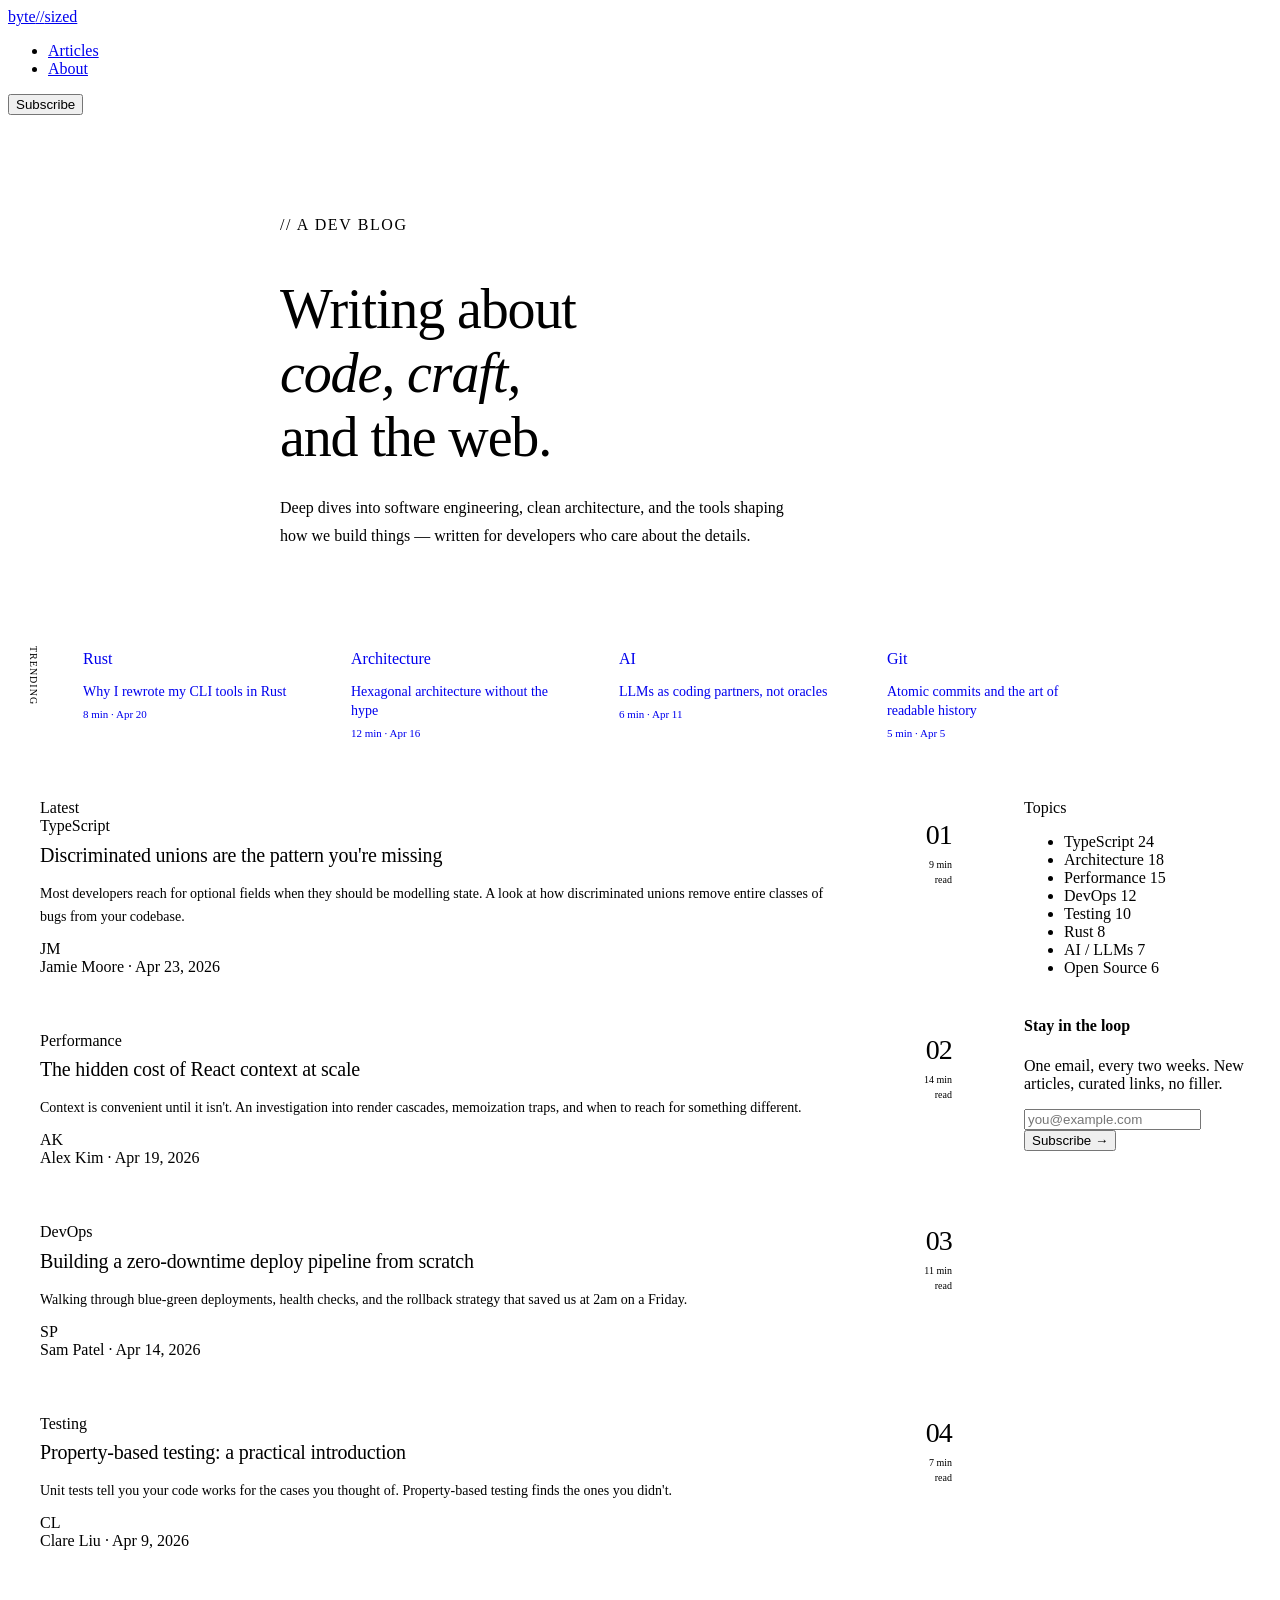
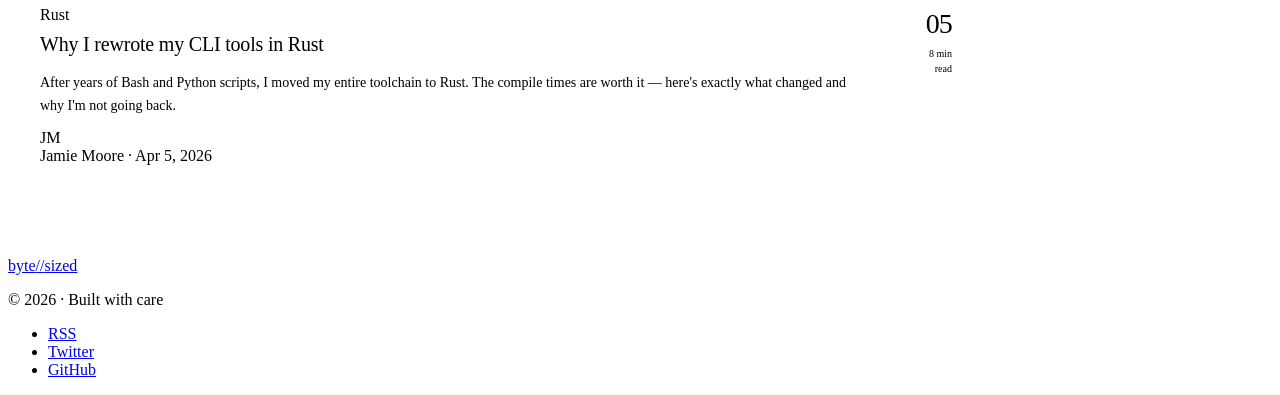
==== index.html @ 221d7c15 "Add files via upload" ====
<!DOCTYPE html>
<html lang="en">
<head>
  <meta charset="UTF-8" />
  <meta name="viewport" content="width=device-width, initial-scale=1.0" />
  <title>byte//sized — A Dev Blog</title>
  <meta name="description" content="Deep dives into software engineering, clean architecture, and the tools shaping how we build things." />
  <link rel="preconnect" href="https://fonts.googleapis.com" />
  <link rel="preconnect" href="https://fonts.gstatic.com" crossorigin />
  <link href="https://fonts.googleapis.com/css2?family=DM+Serif+Display:ital@0;1&family=DM+Mono:wght@400;500&family=DM+Sans:wght@300;400;500&display=swap" rel="stylesheet" />
  <link rel="stylesheet" href="css/style.css" />
  <style>
    /* ── HOME-SPECIFIC STYLES ── */
    .hero {
      padding: 5rem 2rem 4rem;
      max-width: 720px;
      margin: 0 auto;
      border-bottom: 1px solid var(--line);
    }

    .hero-label {
      font-family: var(--mono);
      font-size: 11px;
      font-weight: 500;
      color: var(--ink3);
      letter-spacing: 0.1em;
      text-transform: uppercase;
      margin-bottom: 1.5rem;
    }

    .hero h1 {
      font-family: var(--serif);
      font-size: clamp(2.2rem, 5vw, 3.5rem);
      font-weight: 400;
      line-height: 1.15;
      letter-spacing: -0.02em;
      margin-bottom: 1.5rem;
    }

    .hero h1 em {
      font-style: italic;
      color: var(--ink2);
    }

    .hero p {
      font-size: 16px;
      font-weight: 300;
      color: var(--ink2);
      max-width: 520px;
      line-height: 1.75;
    }

    /* ── TRENDING STRIP ── */
    .featured-strip {
      display: flex;
      border-bottom: 1px solid var(--line);
    }

    .strip-label {
      font-family: var(--mono);
      font-size: 10px;
      letter-spacing: 0.1em;
      text-transform: uppercase;
      color: var(--ink3);
      padding: 1rem 1.25rem;
      border-right: 1px solid var(--line);
      writing-mode: vertical-rl;
      display: flex;
      align-items: center;
      white-space: nowrap;
      flex-shrink: 0;
    }

    .strip-posts {
      display: flex;
      flex: 1;
      overflow-x: auto;
      -webkit-overflow-scrolling: touch;
    }

    .strip-post {
      flex: 0 0 220px;
      padding: 1.25rem 1.5rem;
      border-right: 1px solid var(--line);
      cursor: pointer;
      transition: background 0.15s;
      text-decoration: none;
      display: block;
    }

    .strip-post:hover { background: var(--surface); }
    .strip-post:last-child { border-right: none; }

    .strip-post .post-tag { margin-bottom: 0.6rem; }

    .strip-post h3 {
      font-family: var(--serif);
      font-size: 14px;
      font-weight: 400;
      line-height: 1.4;
      color: var(--ink);
      margin-bottom: 0.4rem;
    }

    .strip-post .meta {
      font-size: 11px;
      color: var(--ink3);
      font-family: var(--mono);
    }

    /* ── MAIN GRID ── */
    .main-grid {
      display: grid;
      grid-template-columns: 1fr 280px;
      max-width: var(--max-width);
      margin: 0 auto;
    }

    .posts-col {
      border-right: 1px solid var(--line);
      padding: 2.5rem 2.5rem 4rem 2rem;
    }

    /* ── POST CARDS ── */
    .post-card {
      display: grid;
      grid-template-columns: 1fr 80px;
      gap: 1.5rem;
      padding: 1.75rem 0;
      border-bottom: 1px solid var(--line);
      cursor: pointer;
      transition: opacity 0.15s;
      text-decoration: none;
      color: inherit;
    }

    .post-card:hover { opacity: 0.65; }
    .post-card:first-of-type { padding-top: 0; }

    .post-card .post-tag { margin-bottom: 0.4rem; }

    .post-card h2 {
      font-family: var(--serif);
      font-size: 20px;
      font-weight: 400;
      line-height: 1.3;
      letter-spacing: -0.01em;
      color: var(--ink);
      margin-bottom: 0.5rem;
      margin-top: 0.25rem;
    }

    .post-card p {
      font-size: 14px;
      color: var(--ink2);
      line-height: 1.65;
      margin-bottom: 0.75rem;
    }

    .post-aside {
      align-self: start;
      padding-top: 0.25rem;
      text-align: right;
    }

    .post-num {
      font-family: var(--mono);
      font-size: 28px;
      color: var(--line);
      letter-spacing: -0.03em;
      line-height: 1;
      margin-bottom: 0.5rem;
    }

    .read-time {
      font-family: var(--mono);
      font-size: 10px;
      color: var(--ink3);
      line-height: 1.5;
    }

    /* ── SIDEBAR ── */
    .sidebar {
      padding: 2.5rem 1.5rem 4rem 2rem;
    }

    .sidebar-section { margin-bottom: 2.5rem; }

    /* ── RESPONSIVE ── */
    @media (max-width: 768px) {
      .hero { padding: 3rem 1.25rem 2.5rem; }
      .strip-label { display: none; }

      .main-grid { grid-template-columns: 1fr; }

      .posts-col {
        border-right: none;
        padding: 1.75rem 1.25rem 2rem;
      }

      .sidebar {
        border-top: 1px solid var(--line);
        padding: 1.75rem 1.25rem 3rem;
      }

      .post-card { grid-template-columns: 1fr; }
      .post-aside { display: none; }
    }
  </style>
</head>
<body>

  <nav>
    <a href="index.html" class="logo">byte<span>//</span>sized</a>
    <ul class="nav-links">
      <li><a href="index.html" class="active">Articles</a></li>
      <li><a href="about.html">About</a></li>
    </ul>
    <button class="nav-cta">Subscribe</button>
  </nav>

  <header class="hero">
    <p class="hero-label">// a dev blog</p>
    <h1>Writing about<br><em>code, craft,</em><br>and the web.</h1>
    <p>Deep dives into software engineering, clean architecture, and the tools shaping how we build things — written for developers who care about the details.</p>
  </header>

  <div class="featured-strip">
    <div class="strip-label">Trending</div>
    <div class="strip-posts">
      <a href="posts/rewriting-cli-tools-in-rust.html" class="strip-post">
        <div class="post-tag">Rust</div>
        <h3>Why I rewrote my CLI tools in Rust</h3>
        <div class="meta">8 min · Apr 20</div>
      </a>
      <a href="posts/hexagonal-architecture.html" class="strip-post">
        <div class="post-tag">Architecture</div>
        <h3>Hexagonal architecture without the hype</h3>
        <div class="meta">12 min · Apr 16</div>
      </a>
      <a href="posts/llms-as-coding-partners.html" class="strip-post">
        <div class="post-tag">AI</div>
        <h3>LLMs as coding partners, not oracles</h3>
        <div class="meta">6 min · Apr 11</div>
      </a>
      <a href="posts/atomic-commits.html" class="strip-post">
        <div class="post-tag">Git</div>
        <h3>Atomic commits and the art of readable history</h3>
        <div class="meta">5 min · Apr 5</div>
      </a>
    </div>
  </div>

  <div class="main-grid">
    <main class="posts-col">
      <div class="section-head"><span>Latest</span></div>

      <a href="posts/discriminated-unions.html" class="post-card">
        <div>
          <div class="post-tag">TypeScript</div>
          <h2>Discriminated unions are the pattern you're missing</h2>
          <p>Most developers reach for optional fields when they should be modelling state. A look at how discriminated unions remove entire classes of bugs from your codebase.</p>
          <div class="byline">
            <div class="avatar">JM</div>
            <span>Jamie Moore</span>
            <span>·</span>
            <span>Apr 23, 2026</span>
          </div>
        </div>
        <div class="post-aside">
          <div class="post-num">01</div>
          <div class="read-time">9 min<br>read</div>
        </div>
      </a>

      <a href="posts/react-context-at-scale.html" class="post-card">
        <div>
          <div class="post-tag">Performance</div>
          <h2>The hidden cost of React context at scale</h2>
          <p>Context is convenient until it isn't. An investigation into render cascades, memoization traps, and when to reach for something different.</p>
          <div class="byline">
            <div class="avatar">AK</div>
            <span>Alex Kim</span>
            <span>·</span>
            <span>Apr 19, 2026</span>
          </div>
        </div>
        <div class="post-aside">
          <div class="post-num">02</div>
          <div class="read-time">14 min<br>read</div>
        </div>
      </a>

      <a href="posts/zero-downtime-deploys.html" class="post-card">
        <div>
          <div class="post-tag">DevOps</div>
          <h2>Building a zero-downtime deploy pipeline from scratch</h2>
          <p>Walking through blue-green deployments, health checks, and the rollback strategy that saved us at 2am on a Friday.</p>
          <div class="byline">
            <div class="avatar">SP</div>
            <span>Sam Patel</span>
            <span>·</span>
            <span>Apr 14, 2026</span>
          </div>
        </div>
        <div class="post-aside">
          <div class="post-num">03</div>
          <div class="read-time">11 min<br>read</div>
        </div>
      </a>

      <a href="posts/property-based-testing.html" class="post-card">
        <div>
          <div class="post-tag">Testing</div>
          <h2>Property-based testing: a practical introduction</h2>
          <p>Unit tests tell you your code works for the cases you thought of. Property-based testing finds the ones you didn't.</p>
          <div class="byline">
            <div class="avatar">CL</div>
            <span>Clare Liu</span>
            <span>·</span>
            <span>Apr 9, 2026</span>
          </div>
        </div>
        <div class="post-aside">
          <div class="post-num">04</div>
          <div class="read-time">7 min<br>read</div>
        </div>
      </a>

      <a href="posts/rewriting-cli-tools-in-rust.html" class="post-card">
        <div>
          <div class="post-tag">Rust</div>
          <h2>Why I rewrote my CLI tools in Rust</h2>
          <p>After years of Bash and Python scripts, I moved my entire toolchain to Rust. The compile times are worth it — here's exactly what changed and why I'm not going back.</p>
          <div class="byline">
            <div class="avatar">JM</div>
            <span>Jamie Moore</span>
            <span>·</span>
            <span>Apr 5, 2026</span>
          </div>
        </div>
        <div class="post-aside">
          <div class="post-num">05</div>
          <div class="read-time">8 min<br>read</div>
        </div>
      </a>
    </main>

    <aside class="sidebar">
      <div class="sidebar-section">
        <div class="section-head"><span>Topics</span></div>
        <ul class="topic-list">
          <li>TypeScript <span class="topic-count">24</span></li>
          <li>Architecture <span class="topic-count">18</span></li>
          <li>Performance <span class="topic-count">15</span></li>
          <li>DevOps <span class="topic-count">12</span></li>
          <li>Testing <span class="topic-count">10</span></li>
          <li>Rust <span class="topic-count">8</span></li>
          <li>AI / LLMs <span class="topic-count">7</span></li>
          <li>Open Source <span class="topic-count">6</span></li>
        </ul>
      </div>
      <div class="sidebar-section">
        <div class="newsletter">
          <h4>Stay in the loop</h4>
          <p>One email, every two weeks. New articles, curated links, no filler.</p>
          <input type="email" placeholder="you@example.com" />
          <button type="button">Subscribe →</button>
        </div>
      </div>
    </aside>
  </div>

  <footer>
    <a href="index.html" class="logo">byte<span>//</span>sized</a>
    <p>© 2026 · Built with care</p>
    <ul class="footer-links">
      <li><a href="#">RSS</a></li>
      <li><a href="#">Twitter</a></li>
      <li><a href="#">GitHub</a></li>
    </ul>
  </footer>

  <script src="js/main.js"></script>
</body>
</html>
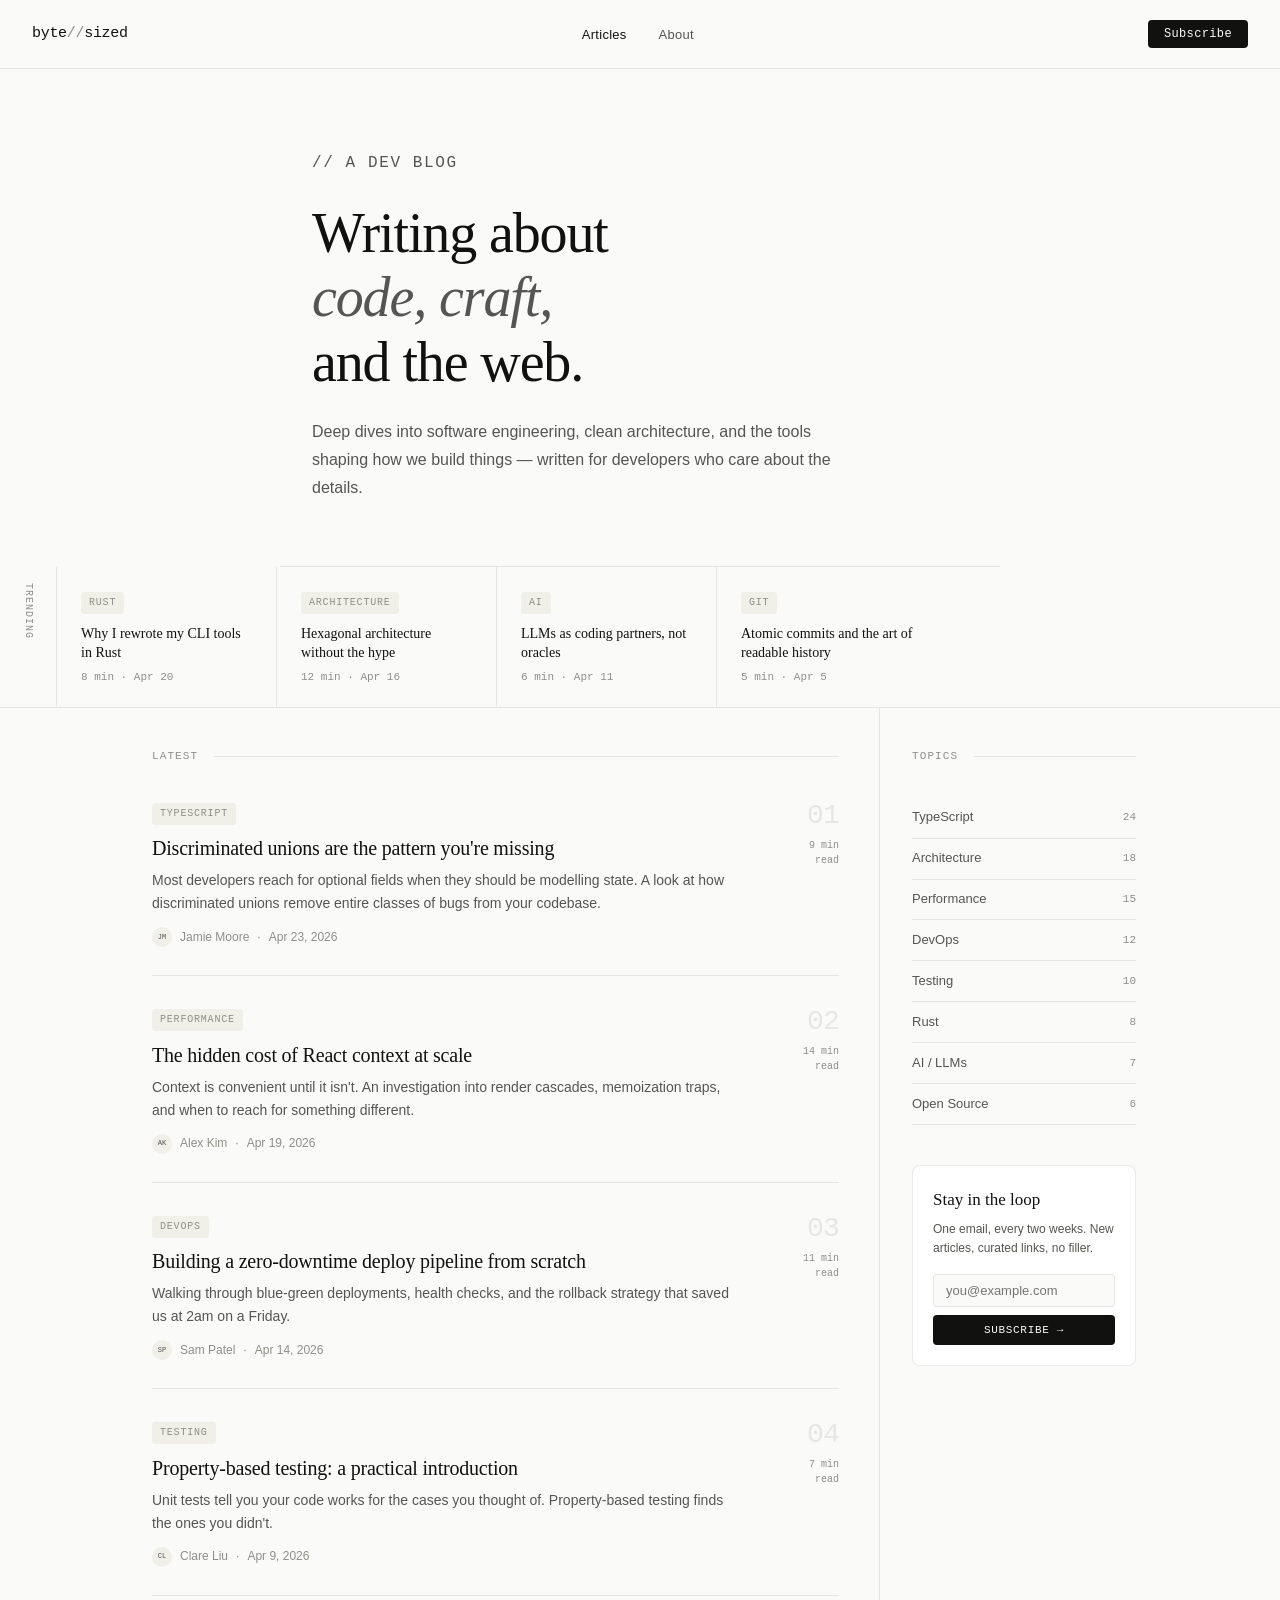
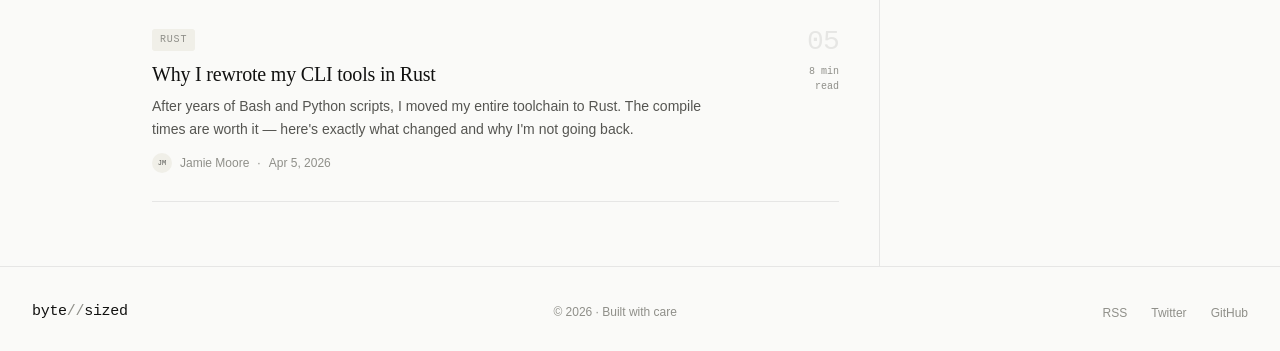
==== commit 0bf2dfde: "Updated, remove inline css" ====
--- a/index.html
+++ b/index.html
@@ -9,204 +9,6 @@
   <link rel="preconnect" href="https://fonts.gstatic.com" crossorigin />
   <link href="https://fonts.googleapis.com/css2?family=DM+Serif+Display:ital@0;1&family=DM+Mono:wght@400;500&family=DM+Sans:wght@300;400;500&display=swap" rel="stylesheet" />
   <link rel="stylesheet" href="css/style.css" />
-  <style>
-    /* ── HOME-SPECIFIC STYLES ── */
-    .hero {
-      padding: 5rem 2rem 4rem;
-      max-width: 720px;
-      margin: 0 auto;
-      border-bottom: 1px solid var(--line);
-    }
-
-    .hero-label {
-      font-family: var(--mono);
-      font-size: 11px;
-      font-weight: 500;
-      color: var(--ink3);
-      letter-spacing: 0.1em;
-      text-transform: uppercase;
-      margin-bottom: 1.5rem;
-    }
-
-    .hero h1 {
-      font-family: var(--serif);
-      font-size: clamp(2.2rem, 5vw, 3.5rem);
-      font-weight: 400;
-      line-height: 1.15;
-      letter-spacing: -0.02em;
-      margin-bottom: 1.5rem;
-    }
-
-    .hero h1 em {
-      font-style: italic;
-      color: var(--ink2);
-    }
-
-    .hero p {
-      font-size: 16px;
-      font-weight: 300;
-      color: var(--ink2);
-      max-width: 520px;
-      line-height: 1.75;
-    }
-
-    /* ── TRENDING STRIP ── */
-    .featured-strip {
-      display: flex;
-      border-bottom: 1px solid var(--line);
-    }
-
-    .strip-label {
-      font-family: var(--mono);
-      font-size: 10px;
-      letter-spacing: 0.1em;
-      text-transform: uppercase;
-      color: var(--ink3);
-      padding: 1rem 1.25rem;
-      border-right: 1px solid var(--line);
-      writing-mode: vertical-rl;
-      display: flex;
-      align-items: center;
-      white-space: nowrap;
-      flex-shrink: 0;
-    }
-
-    .strip-posts {
-      display: flex;
-      flex: 1;
-      overflow-x: auto;
-      -webkit-overflow-scrolling: touch;
-    }
-
-    .strip-post {
-      flex: 0 0 220px;
-      padding: 1.25rem 1.5rem;
-      border-right: 1px solid var(--line);
-      cursor: pointer;
-      transition: background 0.15s;
-      text-decoration: none;
-      display: block;
-    }
-
-    .strip-post:hover { background: var(--surface); }
-    .strip-post:last-child { border-right: none; }
-
-    .strip-post .post-tag { margin-bottom: 0.6rem; }
-
-    .strip-post h3 {
-      font-family: var(--serif);
-      font-size: 14px;
-      font-weight: 400;
-      line-height: 1.4;
-      color: var(--ink);
-      margin-bottom: 0.4rem;
-    }
-
-    .strip-post .meta {
-      font-size: 11px;
-      color: var(--ink3);
-      font-family: var(--mono);
-    }
-
-    /* ── MAIN GRID ── */
-    .main-grid {
-      display: grid;
-      grid-template-columns: 1fr 280px;
-      max-width: var(--max-width);
-      margin: 0 auto;
-    }
-
-    .posts-col {
-      border-right: 1px solid var(--line);
-      padding: 2.5rem 2.5rem 4rem 2rem;
-    }
-
-    /* ── POST CARDS ── */
-    .post-card {
-      display: grid;
-      grid-template-columns: 1fr 80px;
-      gap: 1.5rem;
-      padding: 1.75rem 0;
-      border-bottom: 1px solid var(--line);
-      cursor: pointer;
-      transition: opacity 0.15s;
-      text-decoration: none;
-      color: inherit;
-    }
-
-    .post-card:hover { opacity: 0.65; }
-    .post-card:first-of-type { padding-top: 0; }
-
-    .post-card .post-tag { margin-bottom: 0.4rem; }
-
-    .post-card h2 {
-      font-family: var(--serif);
-      font-size: 20px;
-      font-weight: 400;
-      line-height: 1.3;
-      letter-spacing: -0.01em;
-      color: var(--ink);
-      margin-bottom: 0.5rem;
-      margin-top: 0.25rem;
-    }
-
-    .post-card p {
-      font-size: 14px;
-      color: var(--ink2);
-      line-height: 1.65;
-      margin-bottom: 0.75rem;
-    }
-
-    .post-aside {
-      align-self: start;
-      padding-top: 0.25rem;
-      text-align: right;
-    }
-
-    .post-num {
-      font-family: var(--mono);
-      font-size: 28px;
-      color: var(--line);
-      letter-spacing: -0.03em;
-      line-height: 1;
-      margin-bottom: 0.5rem;
-    }
-
-    .read-time {
-      font-family: var(--mono);
-      font-size: 10px;
-      color: var(--ink3);
-      line-height: 1.5;
-    }
-
-    /* ── SIDEBAR ── */
-    .sidebar {
-      padding: 2.5rem 1.5rem 4rem 2rem;
-    }
-
-    .sidebar-section { margin-bottom: 2.5rem; }
-
-    /* ── RESPONSIVE ── */
-    @media (max-width: 768px) {
-      .hero { padding: 3rem 1.25rem 2.5rem; }
-      .strip-label { display: none; }
-
-      .main-grid { grid-template-columns: 1fr; }
-
-      .posts-col {
-        border-right: none;
-        padding: 1.75rem 1.25rem 2rem;
-      }
-
-      .sidebar {
-        border-top: 1px solid var(--line);
-        padding: 1.75rem 1.25rem 3rem;
-      }
-
-      .post-card { grid-template-columns: 1fr; }
-      .post-aside { display: none; }
-    }
-  </style>
 </head>
 <body>
 
--- a/css/style.css
+++ b/css/style.css
@@ -0,0 +1,761 @@
+/* ── RESET & BASE ── */
+*, *::before, *::after { box-sizing: border-box; margin: 0; padding: 0; }
+
+:root {
+  --bg: #fafaf8;
+  --surface: #ffffff;
+  --ink: #111110;
+  --ink2: #555551;
+  --ink3: #8f8f89;
+  --line: rgba(0,0,0,0.08);
+  --tag-bg: #f0efe8;
+  --tag-fg: #3a3a36;
+  --mono: 'DM Mono', monospace;
+  --serif: 'DM Serif Display', serif;
+  --sans: 'DM Sans', sans-serif;
+  --max-width: 1040px;
+}
+
+@media (prefers-color-scheme: dark) {
+  :root {
+    --bg: #111110;
+    --surface: #1a1a18;
+    --ink: #f5f5f0;
+    --ink2: #a0a09a;
+    --ink3: #606059;
+    --line: rgba(255,255,255,0.08);
+    --tag-bg: #252520;
+    --tag-fg: #c5c5bc;
+  }
+}
+
+html { scroll-behavior: smooth; }
+
+body {
+  font-family: var(--sans);
+  background: var(--bg);
+  color: var(--ink);
+  line-height: 1.6;
+  min-height: 100vh;
+}
+
+a { color: inherit; text-decoration: none; }
+img { display: block; max-width: 100%; }
+
+/* ── NAV ── */
+nav {
+  display: flex;
+  align-items: center;
+  justify-content: space-between;
+  padding: 1.25rem 2rem;
+  border-bottom: 1px solid var(--line);
+  background: var(--bg);
+  position: sticky;
+  top: 0;
+  z-index: 100;
+}
+
+.logo {
+  font-family: var(--mono);
+  font-size: 15px;
+  font-weight: 500;
+  letter-spacing: -0.02em;
+}
+
+.logo span { color: var(--ink3); }
+
+.nav-links {
+  display: flex;
+  gap: 2rem;
+  list-style: none;
+}
+
+.nav-links a {
+  font-size: 13px;
+  color: var(--ink2);
+  letter-spacing: 0.02em;
+  transition: color 0.15s;
+}
+
+.nav-links a:hover,
+.nav-links a.active { color: var(--ink); }
+
+.nav-cta {
+  font-family: var(--mono);
+  font-size: 12px;
+  font-weight: 500;
+  color: var(--bg);
+  background: var(--ink);
+  border: none;
+  padding: 7px 16px;
+  border-radius: 4px;
+  cursor: pointer;
+  letter-spacing: 0.03em;
+  transition: opacity 0.15s;
+}
+
+.nav-cta:hover { opacity: 0.75; }
+
+/* ── TAGS ── */
+.post-tag {
+  font-family: var(--mono);
+  font-size: 10px;
+  font-weight: 500;
+  letter-spacing: 0.08em;
+  text-transform: uppercase;
+  color: var(--ink3);
+  background: var(--tag-bg);
+  display: inline-block;
+  padding: 3px 8px;
+  border-radius: 3px;
+}
+
+/* ── SECTION HEADING ── */
+.section-head {
+  display: flex;
+  align-items: center;
+  gap: 1rem;
+  margin-bottom: 2rem;
+}
+
+.section-head span {
+  font-family: var(--mono);
+  font-size: 11px;
+  letter-spacing: 0.1em;
+  text-transform: uppercase;
+  color: var(--ink3);
+  flex-shrink: 0;
+}
+
+.section-head::after {
+  content: '';
+  flex: 1;
+  height: 1px;
+  background: var(--line);
+}
+
+/* ── BYLINE ── */
+.byline {
+  display: flex;
+  align-items: center;
+  gap: 0.5rem;
+  font-size: 12px;
+  color: var(--ink3);
+}
+
+.avatar {
+  width: 20px;
+  height: 20px;
+  border-radius: 50%;
+  background: var(--tag-bg);
+  display: flex;
+  align-items: center;
+  justify-content: center;
+  font-family: var(--mono);
+  font-size: 7px;
+  color: var(--ink2);
+  font-weight: 500;
+  flex-shrink: 0;
+}
+
+/* ── NEWSLETTER ── */
+.newsletter {
+  background: var(--surface);
+  border: 1px solid var(--line);
+  border-radius: 8px;
+  padding: 1.25rem;
+}
+
+.newsletter h4 {
+  font-family: var(--serif);
+  font-size: 17px;
+  font-weight: 400;
+  margin-bottom: 0.4rem;
+}
+
+.newsletter p {
+  font-size: 12px;
+  color: var(--ink2);
+  margin-bottom: 1rem;
+  line-height: 1.6;
+}
+
+.newsletter input[type="email"] {
+  width: 100%;
+  padding: 8px 12px;
+  font-size: 13px;
+  font-family: var(--sans);
+  border: 1px solid var(--line);
+  border-radius: 4px;
+  background: var(--bg);
+  color: var(--ink);
+  margin-bottom: 8px;
+  outline: none;
+  transition: border-color 0.15s;
+}
+
+.newsletter input[type="email"]:focus { border-color: var(--ink3); }
+
+.newsletter button {
+  width: 100%;
+  padding: 9px;
+  font-family: var(--mono);
+  font-size: 11px;
+  font-weight: 500;
+  letter-spacing: 0.06em;
+  text-transform: uppercase;
+  background: var(--ink);
+  color: var(--bg);
+  border: none;
+  border-radius: 4px;
+  cursor: pointer;
+  transition: opacity 0.15s;
+}
+
+.newsletter button:hover { opacity: 0.75; }
+
+/* ── TOPIC LIST ── */
+.topic-list { list-style: none; }
+
+.topic-list li {
+  display: flex;
+  justify-content: space-between;
+  align-items: center;
+  padding: 0.6rem 0;
+  border-bottom: 1px solid var(--line);
+  font-size: 13px;
+  cursor: pointer;
+  transition: color 0.15s;
+  color: var(--ink2);
+}
+
+.topic-list li:hover { color: var(--ink); }
+
+.topic-count {
+  font-family: var(--mono);
+  font-size: 11px;
+  color: var(--ink3);
+}
+
+/* ── FOOTER ── */
+footer {
+  border-top: 1px solid var(--line);
+  padding: 2rem;
+  display: flex;
+  justify-content: space-between;
+  align-items: center;
+  flex-wrap: wrap;
+  gap: 1rem;
+}
+
+footer p {
+  font-size: 12px;
+  color: var(--ink3);
+}
+
+.footer-links {
+  display: flex;
+  gap: 1.5rem;
+  list-style: none;
+}
+
+.footer-links a {
+  font-size: 12px;
+  color: var(--ink3);
+  transition: color 0.15s;
+}
+
+.footer-links a:hover { color: var(--ink); }
+
+/* ── RESPONSIVE (shared) ── */
+@media (max-width: 768px) {
+  nav { padding: 1rem 1.25rem; }
+  .nav-links { display: none; }
+  .nav-cta { display: none; }
+
+  footer {
+    flex-direction: column;
+    align-items: flex-start;
+  }
+}
+
+/* ════════════════════════════════
+   HOME PAGE
+   ════════════════════════════════ */
+
+.hero {
+  padding: 5rem 2rem 4rem;
+  max-width: 720px;
+  margin: 0 auto;
+  border-bottom: 1px solid var(--line);
+}
+
+.hero-label {
+  font-family: var(--mono);
+  font-size: 11px;
+  font-weight: 500;
+  color: var(--ink3);
+  letter-spacing: 0.1em;
+  text-transform: uppercase;
+  margin-bottom: 1.5rem;
+}
+
+.hero h1 {
+  font-family: var(--serif);
+  font-size: clamp(2.2rem, 5vw, 3.5rem);
+  font-weight: 400;
+  line-height: 1.15;
+  letter-spacing: -0.02em;
+  margin-bottom: 1.5rem;
+}
+
+.hero h1 em {
+  font-style: italic;
+  color: var(--ink2);
+}
+
+.hero p {
+  font-size: 16px;
+  font-weight: 300;
+  color: var(--ink2);
+  max-width: 520px;
+  line-height: 1.75;
+}
+
+/* ── TRENDING STRIP ── */
+.featured-strip {
+  display: flex;
+  border-bottom: 1px solid var(--line);
+}
+
+.strip-label {
+  font-family: var(--mono);
+  font-size: 10px;
+  letter-spacing: 0.1em;
+  text-transform: uppercase;
+  color: var(--ink3);
+  padding: 1rem 1.25rem;
+  border-right: 1px solid var(--line);
+  writing-mode: vertical-rl;
+  display: flex;
+  align-items: center;
+  white-space: nowrap;
+  flex-shrink: 0;
+}
+
+.strip-posts {
+  display: flex;
+  flex: 1;
+  overflow-x: auto;
+  -webkit-overflow-scrolling: touch;
+}
+
+.strip-post {
+  flex: 0 0 220px;
+  padding: 1.25rem 1.5rem;
+  border-right: 1px solid var(--line);
+  cursor: pointer;
+  transition: background 0.15s;
+  text-decoration: none;
+  display: block;
+}
+
+.strip-post:hover { background: var(--surface); }
+.strip-post:last-child { border-right: none; }
+.strip-post .post-tag { margin-bottom: 0.6rem; }
+
+.strip-post h3 {
+  font-family: var(--serif);
+  font-size: 14px;
+  font-weight: 400;
+  line-height: 1.4;
+  color: var(--ink);
+  margin-bottom: 0.4rem;
+}
+
+.strip-post .meta {
+  font-size: 11px;
+  color: var(--ink3);
+  font-family: var(--mono);
+}
+
+/* ── MAIN GRID ── */
+.main-grid {
+  display: grid;
+  grid-template-columns: 1fr 280px;
+  max-width: var(--max-width);
+  margin: 0 auto;
+}
+
+.posts-col {
+  border-right: 1px solid var(--line);
+  padding: 2.5rem 2.5rem 4rem 2rem;
+}
+
+/* ── POST CARDS ── */
+.post-card {
+  display: grid;
+  grid-template-columns: 1fr 80px;
+  gap: 1.5rem;
+  padding: 1.75rem 0;
+  border-bottom: 1px solid var(--line);
+  cursor: pointer;
+  transition: opacity 0.15s;
+  text-decoration: none;
+  color: inherit;
+}
+
+.post-card:hover { opacity: 0.65; }
+.post-card:first-of-type { padding-top: 0; }
+.post-card .post-tag { margin-bottom: 0.4rem; }
+
+.post-card h2 {
+  font-family: var(--serif);
+  font-size: 20px;
+  font-weight: 400;
+  line-height: 1.3;
+  letter-spacing: -0.01em;
+  color: var(--ink);
+  margin-bottom: 0.5rem;
+  margin-top: 0.25rem;
+}
+
+.post-card p {
+  font-size: 14px;
+  color: var(--ink2);
+  line-height: 1.65;
+  margin-bottom: 0.75rem;
+}
+
+.post-aside {
+  align-self: start;
+  padding-top: 0.25rem;
+  text-align: right;
+}
+
+.post-num {
+  font-family: var(--mono);
+  font-size: 28px;
+  color: var(--line);
+  letter-spacing: -0.03em;
+  line-height: 1;
+  margin-bottom: 0.5rem;
+}
+
+.read-time {
+  font-family: var(--mono);
+  font-size: 10px;
+  color: var(--ink3);
+  line-height: 1.5;
+}
+
+/* ── SIDEBAR ── */
+.sidebar {
+  padding: 2.5rem 1.5rem 4rem 2rem;
+}
+
+.sidebar-section { margin-bottom: 2.5rem; }
+
+/* ── HOME RESPONSIVE ── */
+@media (max-width: 768px) {
+  .hero { padding: 3rem 1.25rem 2.5rem; }
+  .strip-label { display: none; }
+
+  .main-grid { grid-template-columns: 1fr; }
+
+  .posts-col {
+    border-right: none;
+    padding: 1.75rem 1.25rem 2rem;
+  }
+
+  .sidebar {
+    border-top: 1px solid var(--line);
+    padding: 1.75rem 1.25rem 3rem;
+  }
+
+  .post-card { grid-template-columns: 1fr; }
+  .post-aside { display: none; }
+}
+
+/* ════════════════════════════════
+   ABOUT PAGE
+   ════════════════════════════════ */
+
+.about-wrap {
+  max-width: 680px;
+  margin: 0 auto;
+  padding: 5rem 2rem 6rem;
+}
+
+.about-label {
+  font-family: var(--mono);
+  font-size: 11px;
+  font-weight: 500;
+  color: var(--ink3);
+  letter-spacing: 0.1em;
+  text-transform: uppercase;
+  margin-bottom: 1.5rem;
+}
+
+.about-wrap h1 {
+  font-family: var(--serif);
+  font-size: clamp(2rem, 4vw, 3rem);
+  font-weight: 400;
+  line-height: 1.2;
+  letter-spacing: -0.02em;
+  margin-bottom: 2.5rem;
+}
+
+.about-wrap h1 em {
+  font-style: italic;
+  color: var(--ink2);
+}
+
+.about-body {
+  border-top: 1px solid var(--line);
+  padding-top: 2.5rem;
+}
+
+.about-body p {
+  font-size: 16px;
+  font-weight: 300;
+  color: var(--ink2);
+  line-height: 1.8;
+  margin-bottom: 1.5rem;
+}
+
+.about-body p strong {
+  font-weight: 500;
+  color: var(--ink);
+}
+
+.about-body h2 {
+  font-family: var(--serif);
+  font-size: 22px;
+  font-weight: 400;
+  margin: 2.5rem 0 1rem;
+  color: var(--ink);
+}
+
+.contact-links {
+  display: flex;
+  gap: 1rem;
+  margin-top: 2.5rem;
+  flex-wrap: wrap;
+}
+
+.contact-link {
+  font-family: var(--mono);
+  font-size: 12px;
+  font-weight: 500;
+  letter-spacing: 0.05em;
+  color: var(--ink2);
+  border: 1px solid var(--line);
+  padding: 8px 16px;
+  border-radius: 4px;
+  transition: border-color 0.15s, color 0.15s;
+}
+
+.contact-link:hover {
+  color: var(--ink);
+  border-color: var(--ink3);
+}
+
+@media (max-width: 768px) {
+  .about-wrap { padding: 3rem 1.25rem 4rem; }
+}
+
+/* ════════════════════════════════
+   POST PAGE
+   ════════════════════════════════ */
+
+.post-header {
+  max-width: 720px;
+  margin: 0 auto;
+  padding: 4rem 2rem 3rem;
+  border-bottom: 1px solid var(--line);
+}
+
+.post-header .post-tag { margin-bottom: 1.25rem; }
+
+.post-header h1 {
+  font-family: var(--serif);
+  font-size: clamp(1.8rem, 4vw, 2.8rem);
+  font-weight: 400;
+  line-height: 1.2;
+  letter-spacing: -0.02em;
+  margin-bottom: 1.25rem;
+}
+
+.post-header .excerpt {
+  font-size: 17px;
+  font-weight: 300;
+  color: var(--ink2);
+  line-height: 1.75;
+  margin-bottom: 1.75rem;
+}
+
+.post-meta {
+  display: flex;
+  align-items: center;
+  gap: 1rem;
+  flex-wrap: wrap;
+}
+
+.post-meta .byline { font-size: 13px; }
+
+.post-meta .dot {
+  width: 3px;
+  height: 3px;
+  border-radius: 50%;
+  background: var(--ink3);
+}
+
+.post-meta-detail {
+  font-family: var(--mono);
+  font-size: 11px;
+  color: var(--ink3);
+}
+
+.post-wrap {
+  display: grid;
+  grid-template-columns: 1fr 220px;
+  max-width: var(--max-width);
+  margin: 0 auto;
+}
+
+.post-body {
+  padding: 3rem 3rem 5rem 2rem;
+  border-right: 1px solid var(--line);
+  max-width: 680px;
+}
+
+.post-body p {
+  font-size: 16px;
+  font-weight: 300;
+  color: var(--ink2);
+  line-height: 1.85;
+  margin-bottom: 1.5rem;
+}
+
+.post-body p strong {
+  font-weight: 500;
+  color: var(--ink);
+}
+
+.post-body h2 {
+  font-family: var(--serif);
+  font-size: 1.6rem;
+  font-weight: 400;
+  line-height: 1.3;
+  margin: 3rem 0 1rem;
+  letter-spacing: -0.01em;
+}
+
+.post-body h3 {
+  font-family: var(--sans);
+  font-size: 14px;
+  font-weight: 500;
+  letter-spacing: 0.05em;
+  text-transform: uppercase;
+  color: var(--ink3);
+  margin: 2rem 0 0.75rem;
+}
+
+.post-body pre {
+  background: var(--surface);
+  border: 1px solid var(--line);
+  border-radius: 6px;
+  padding: 1.25rem 1.5rem;
+  overflow-x: auto;
+  margin: 1.5rem 0;
+}
+
+.post-body code {
+  font-family: var(--mono);
+  font-size: 13px;
+  color: var(--ink);
+  line-height: 1.7;
+}
+
+.post-body p code {
+  background: var(--tag-bg);
+  padding: 2px 6px;
+  border-radius: 3px;
+  font-size: 13px;
+}
+
+.post-body blockquote {
+  border-left: 2px solid var(--line);
+  padding: 0.25rem 0 0.25rem 1.25rem;
+  margin: 1.5rem 0;
+  color: var(--ink3);
+  font-style: italic;
+  font-family: var(--serif);
+  font-size: 18px;
+  line-height: 1.6;
+}
+
+.post-body ul, .post-body ol {
+  padding-left: 1.5rem;
+  margin-bottom: 1.5rem;
+}
+
+.post-body li {
+  font-size: 16px;
+  font-weight: 300;
+  color: var(--ink2);
+  line-height: 1.75;
+  margin-bottom: 0.4rem;
+}
+
+.post-sidebar {
+  padding: 3rem 1.5rem 4rem 2rem;
+}
+
+.post-sidebar .section-head { margin-bottom: 1.25rem; }
+
+.toc {
+  list-style: none;
+  margin-bottom: 2.5rem;
+}
+
+.toc li {
+  padding: 0.45rem 0;
+  border-bottom: 1px solid var(--line);
+}
+
+.toc a {
+  font-size: 12px;
+  color: var(--ink3);
+  line-height: 1.4;
+  transition: color 0.15s;
+  display: block;
+}
+
+.toc a:hover { color: var(--ink); }
+
+.back-link {
+  display: inline-flex;
+  align-items: center;
+  gap: 0.4rem;
+  font-family: var(--mono);
+  font-size: 11px;
+  letter-spacing: 0.05em;
+  color: var(--ink3);
+  margin: 2rem 2rem 0;
+  transition: color 0.15s;
+}
+
+.back-link:hover { color: var(--ink); }
+
+@media (max-width: 768px) {
+  .post-header { padding: 2.5rem 1.25rem 2rem; }
+  .post-wrap { grid-template-columns: 1fr; }
+  .post-body {
+    border-right: none;
+    padding: 2rem 1.25rem 3rem;
+  }
+  .post-sidebar { display: none; }
+  .back-link { margin: 1.25rem 1.25rem 0; }
+}
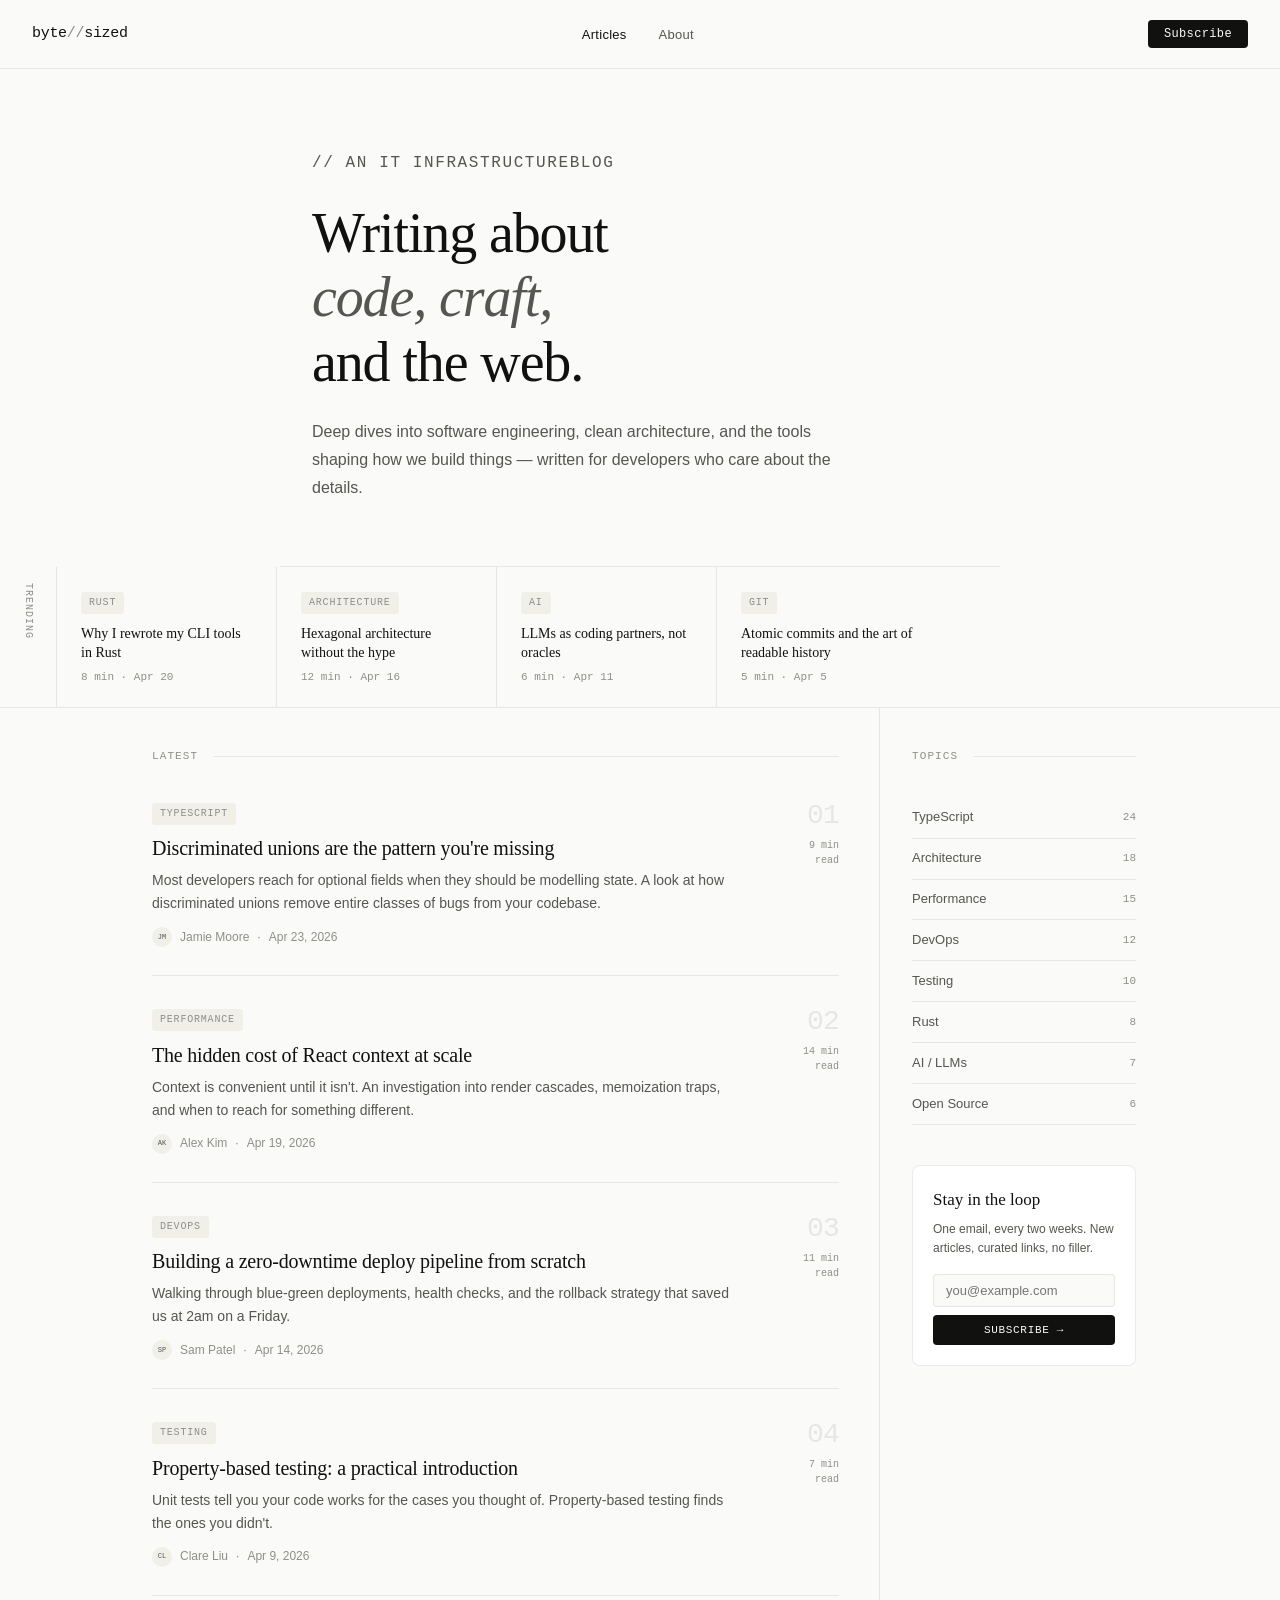
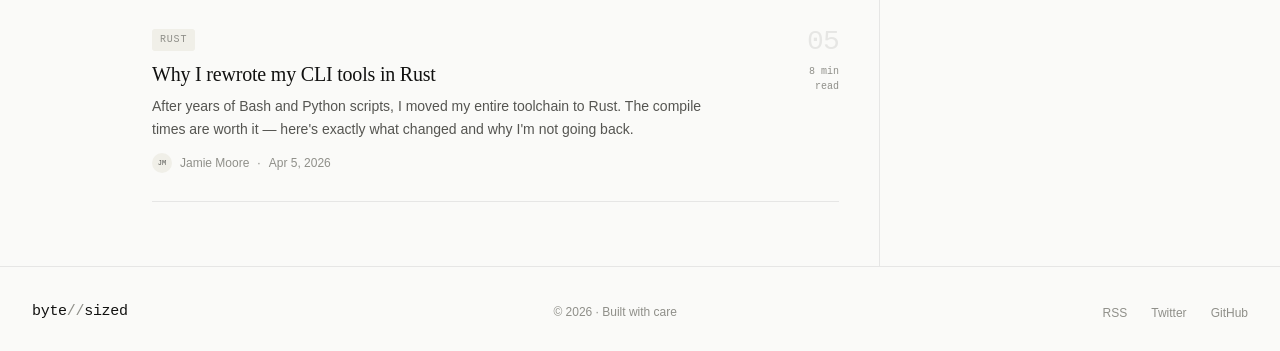
==== commit 81a96618: "update title" ====
--- a/index.html
+++ b/index.html
@@ -3,7 +3,7 @@
 <head>
   <meta charset="UTF-8" />
   <meta name="viewport" content="width=device-width, initial-scale=1.0" />
-  <title>byte//sized — A Dev Blog</title>
+  <title>byte//sized — An IT Infrastructure Blog</title>
   <meta name="description" content="Deep dives into software engineering, clean architecture, and the tools shaping how we build things." />
   <link rel="preconnect" href="https://fonts.googleapis.com" />
   <link rel="preconnect" href="https://fonts.gstatic.com" crossorigin />
@@ -22,7 +22,7 @@
   </nav>
 
   <header class="hero">
-    <p class="hero-label">// a dev blog</p>
+    <p class="hero-label">// an it infrastructureblog</p>
     <h1>Writing about<br><em>code, craft,</em><br>and the web.</h1>
     <p>Deep dives into software engineering, clean architecture, and the tools shaping how we build things — written for developers who care about the details.</p>
   </header>
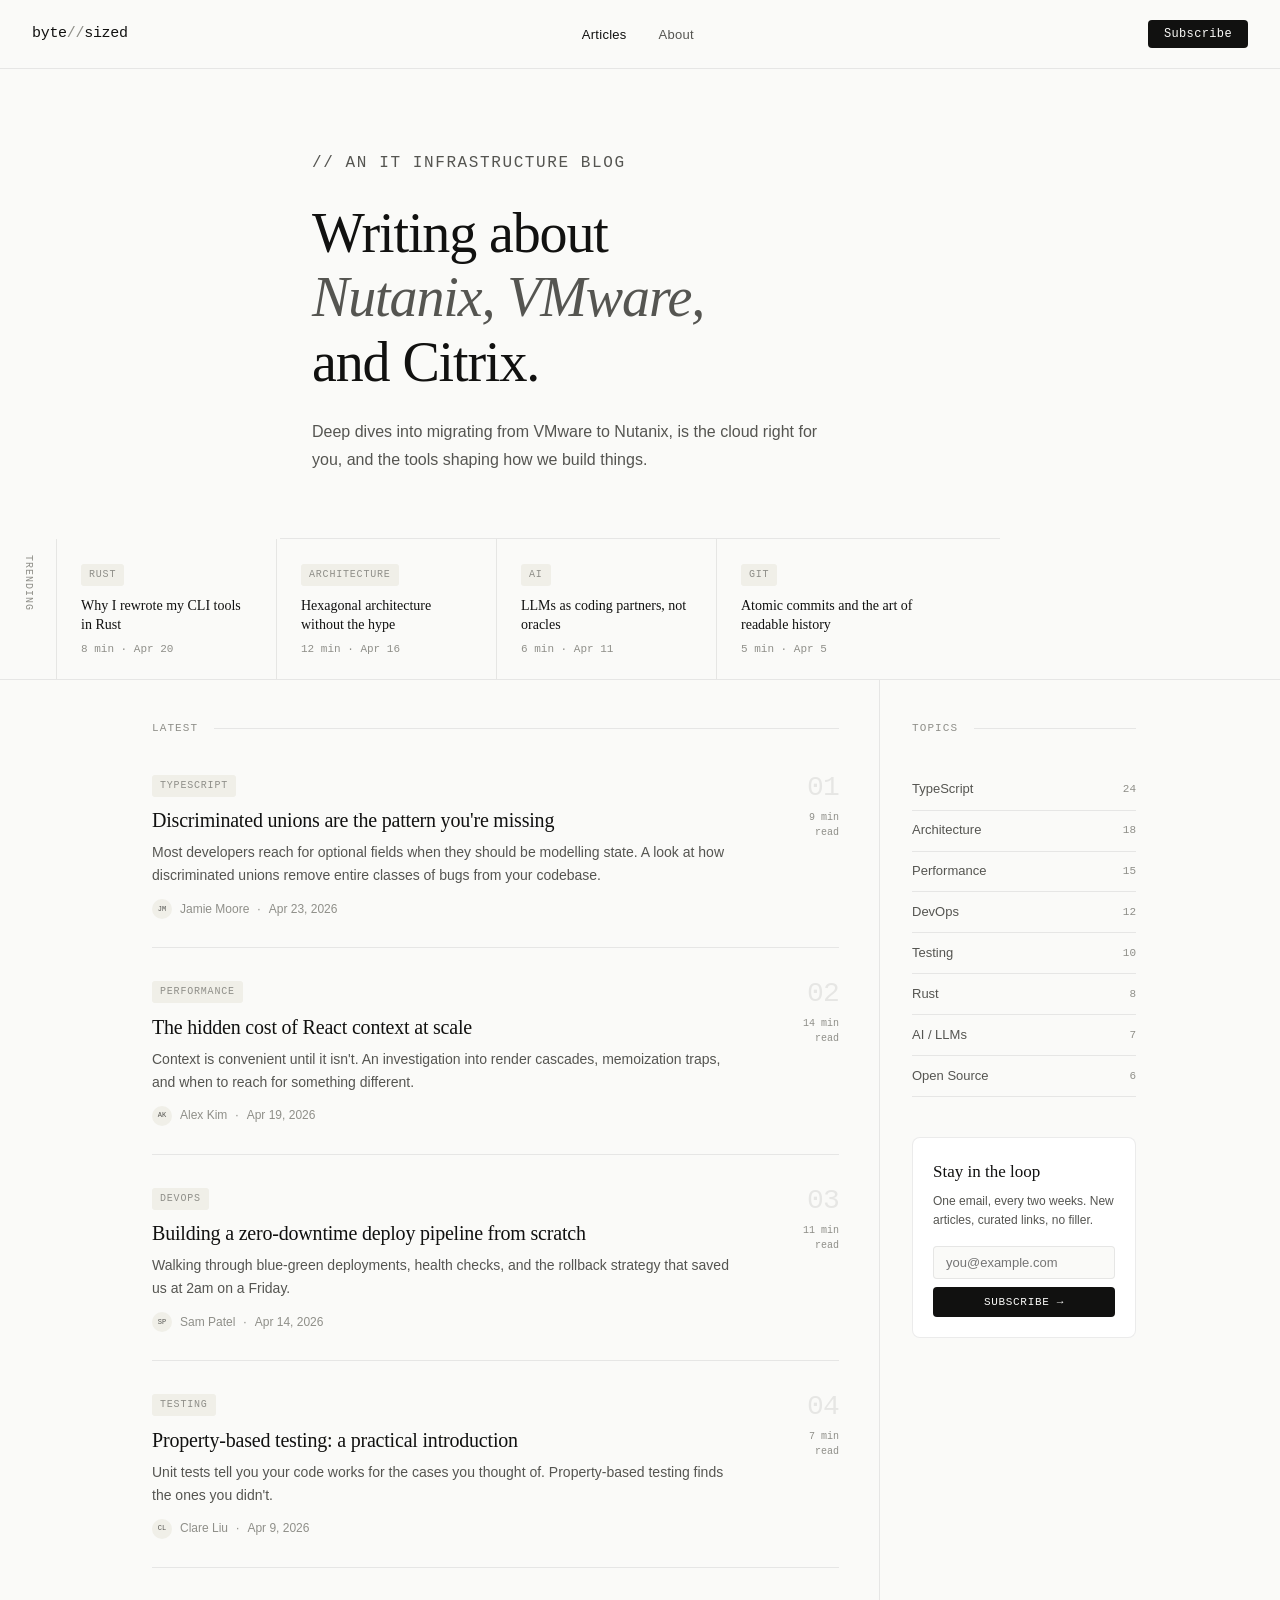
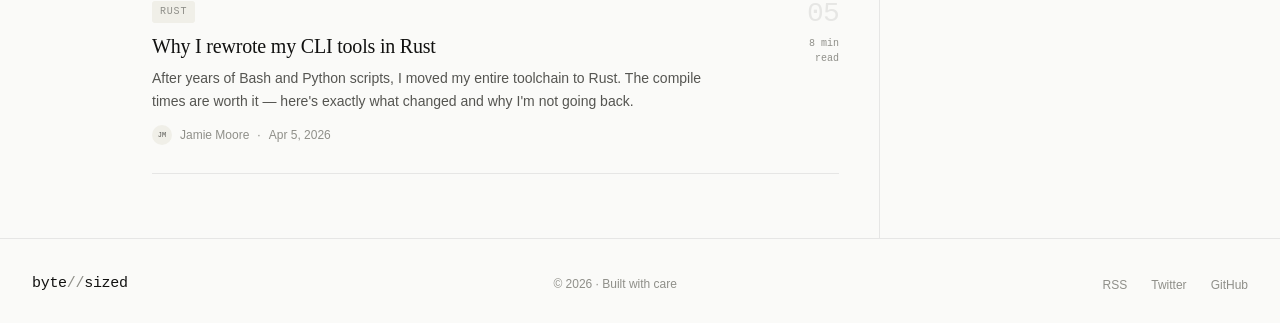
==== commit 86ba7a35: "Updates to index and about Co-authored-by: Copilot <copilot@github.com>" ====
--- a/index.html
+++ b/index.html
@@ -22,9 +22,9 @@
   </nav>
 
   <header class="hero">
-    <p class="hero-label">// an it infrastructureblog</p>
-    <h1>Writing about<br><em>code, craft,</em><br>and the web.</h1>
-    <p>Deep dives into software engineering, clean architecture, and the tools shaping how we build things — written for developers who care about the details.</p>
+    <p class="hero-label">// an it infrastructure blog</p>
+    <h1>Writing about<br><em>Nutanix, VMware,</em><br>and Citrix.</h1>
+    <p>Deep dives into migrating from VMware to Nutanix, is the cloud right for you, and the tools shaping how we build things.</p>
   </header>
 
   <div class="featured-strip">
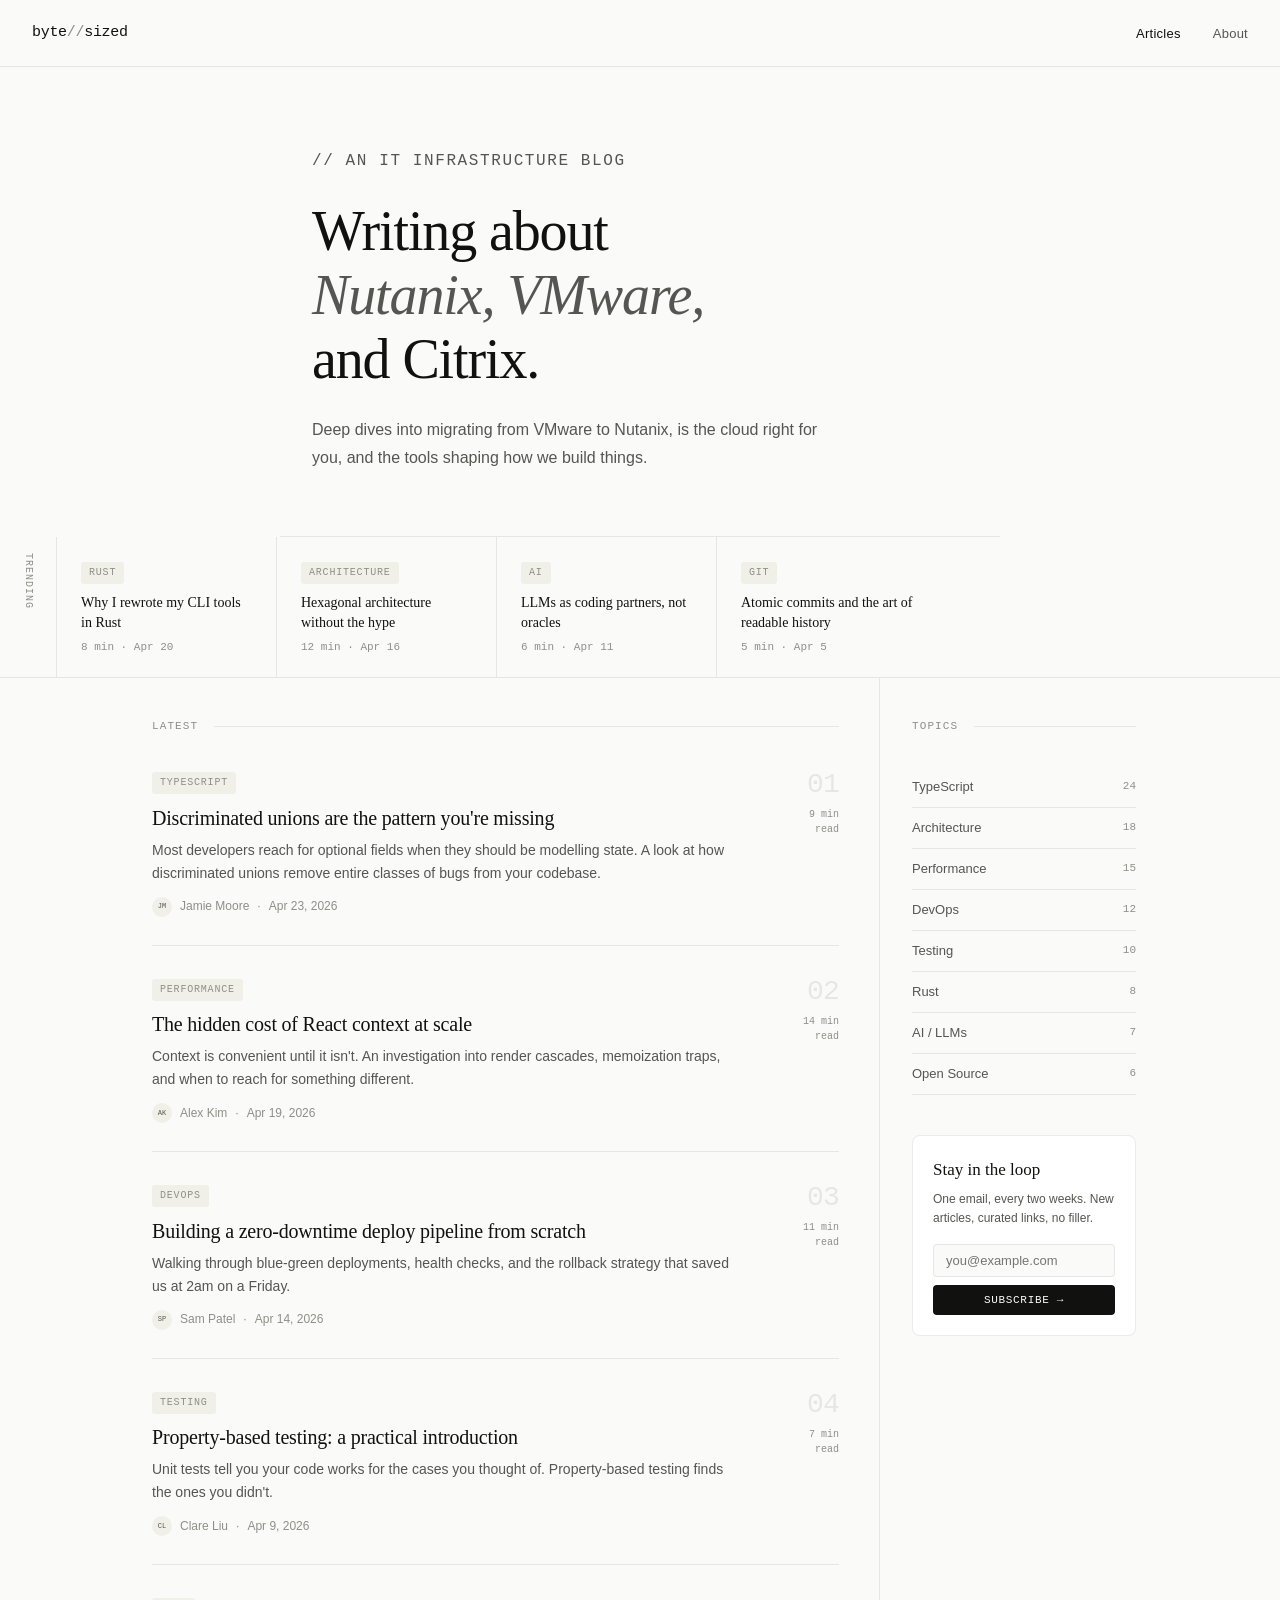
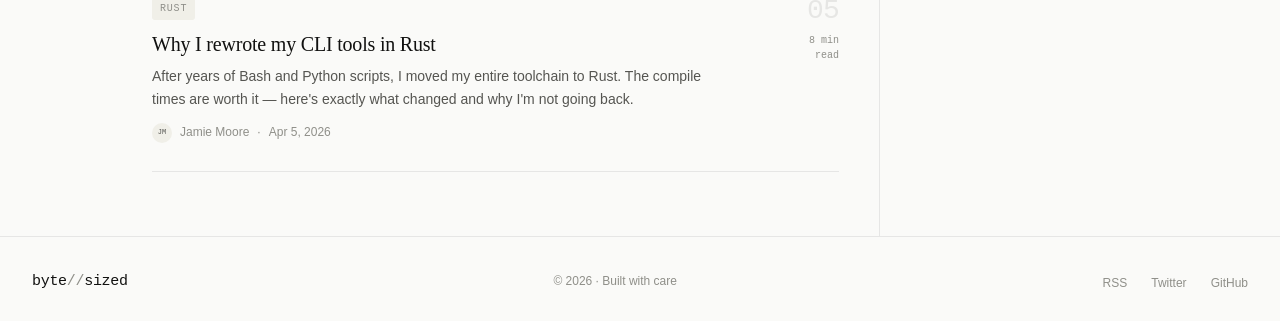
==== commit 6fc3820d: "subscribe buttion commented out" ====
--- a/index.html
+++ b/index.html
@@ -18,7 +18,7 @@
       <li><a href="index.html" class="active">Articles</a></li>
       <li><a href="about.html">About</a></li>
     </ul>
-    <button class="nav-cta">Subscribe</button>
+    <!-- <button class="nav-cta">Subscribe</button> -->
   </nav>
 
   <header class="hero">
